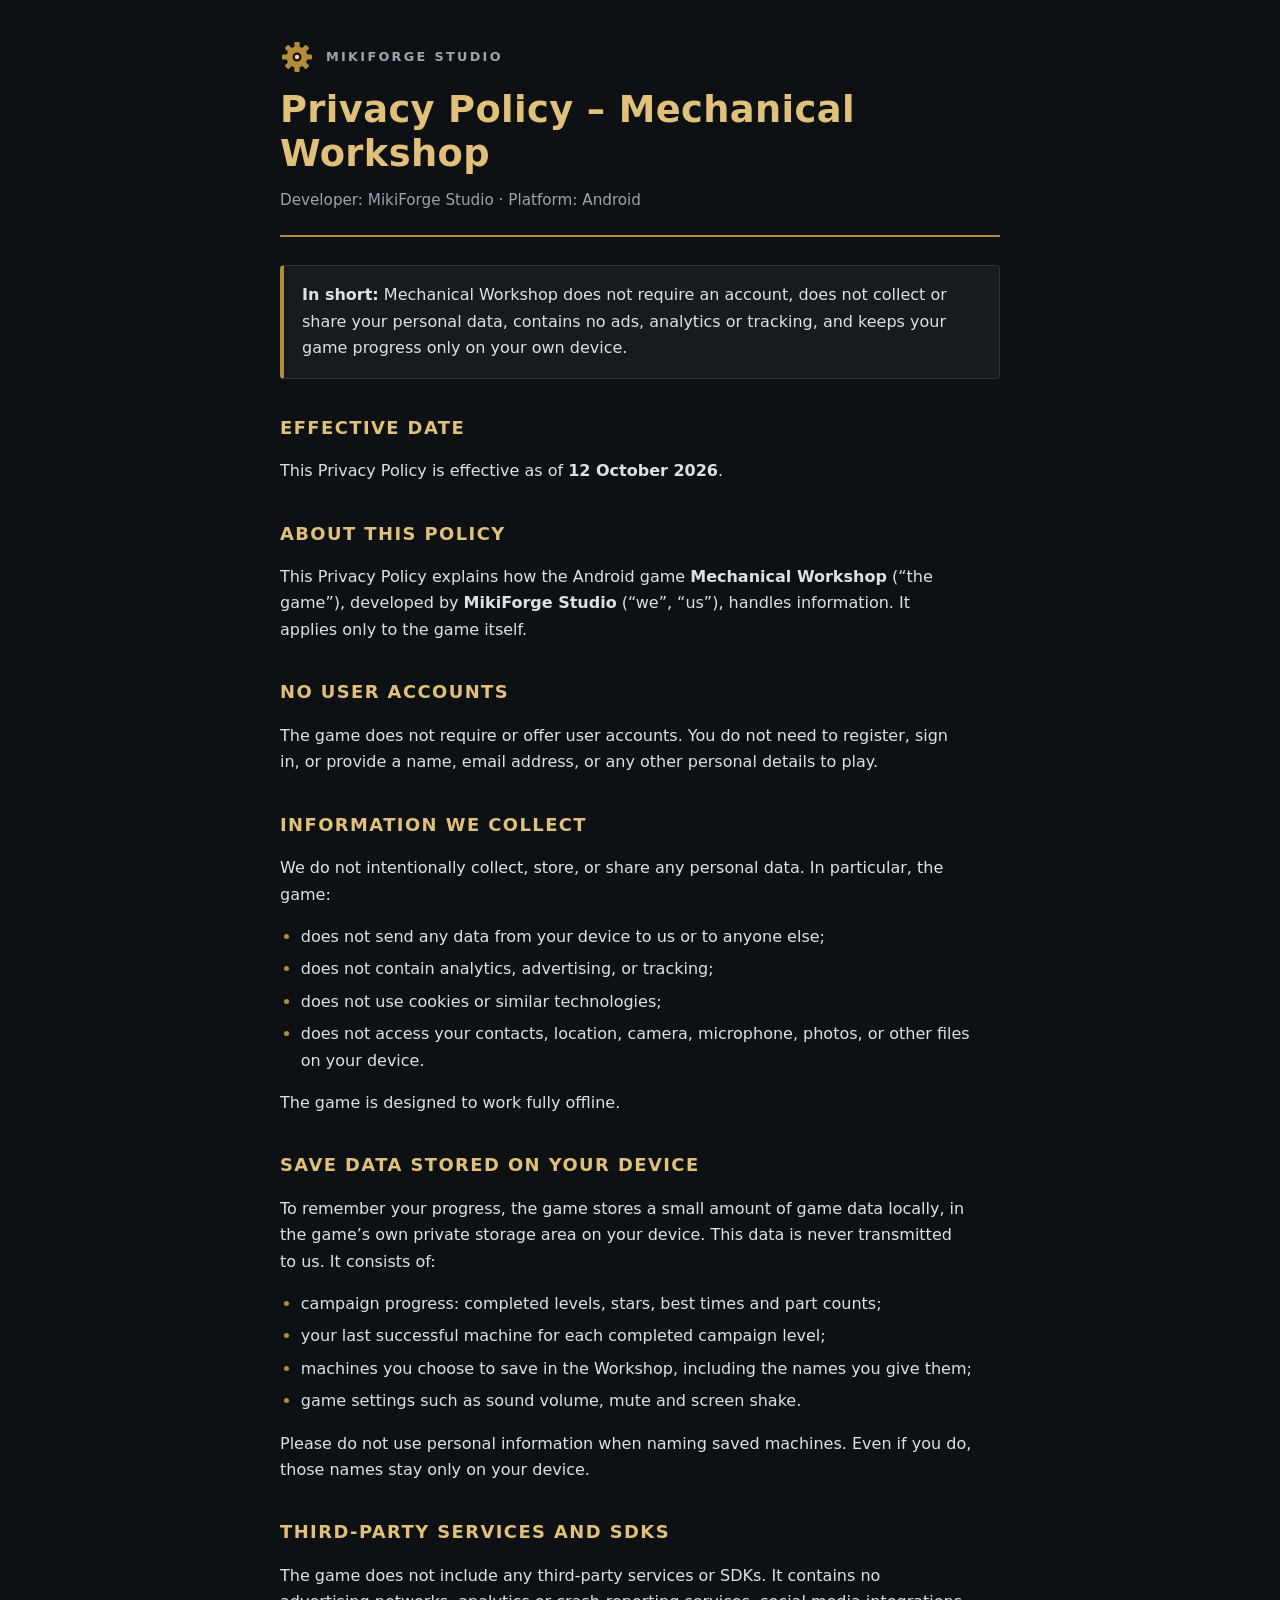
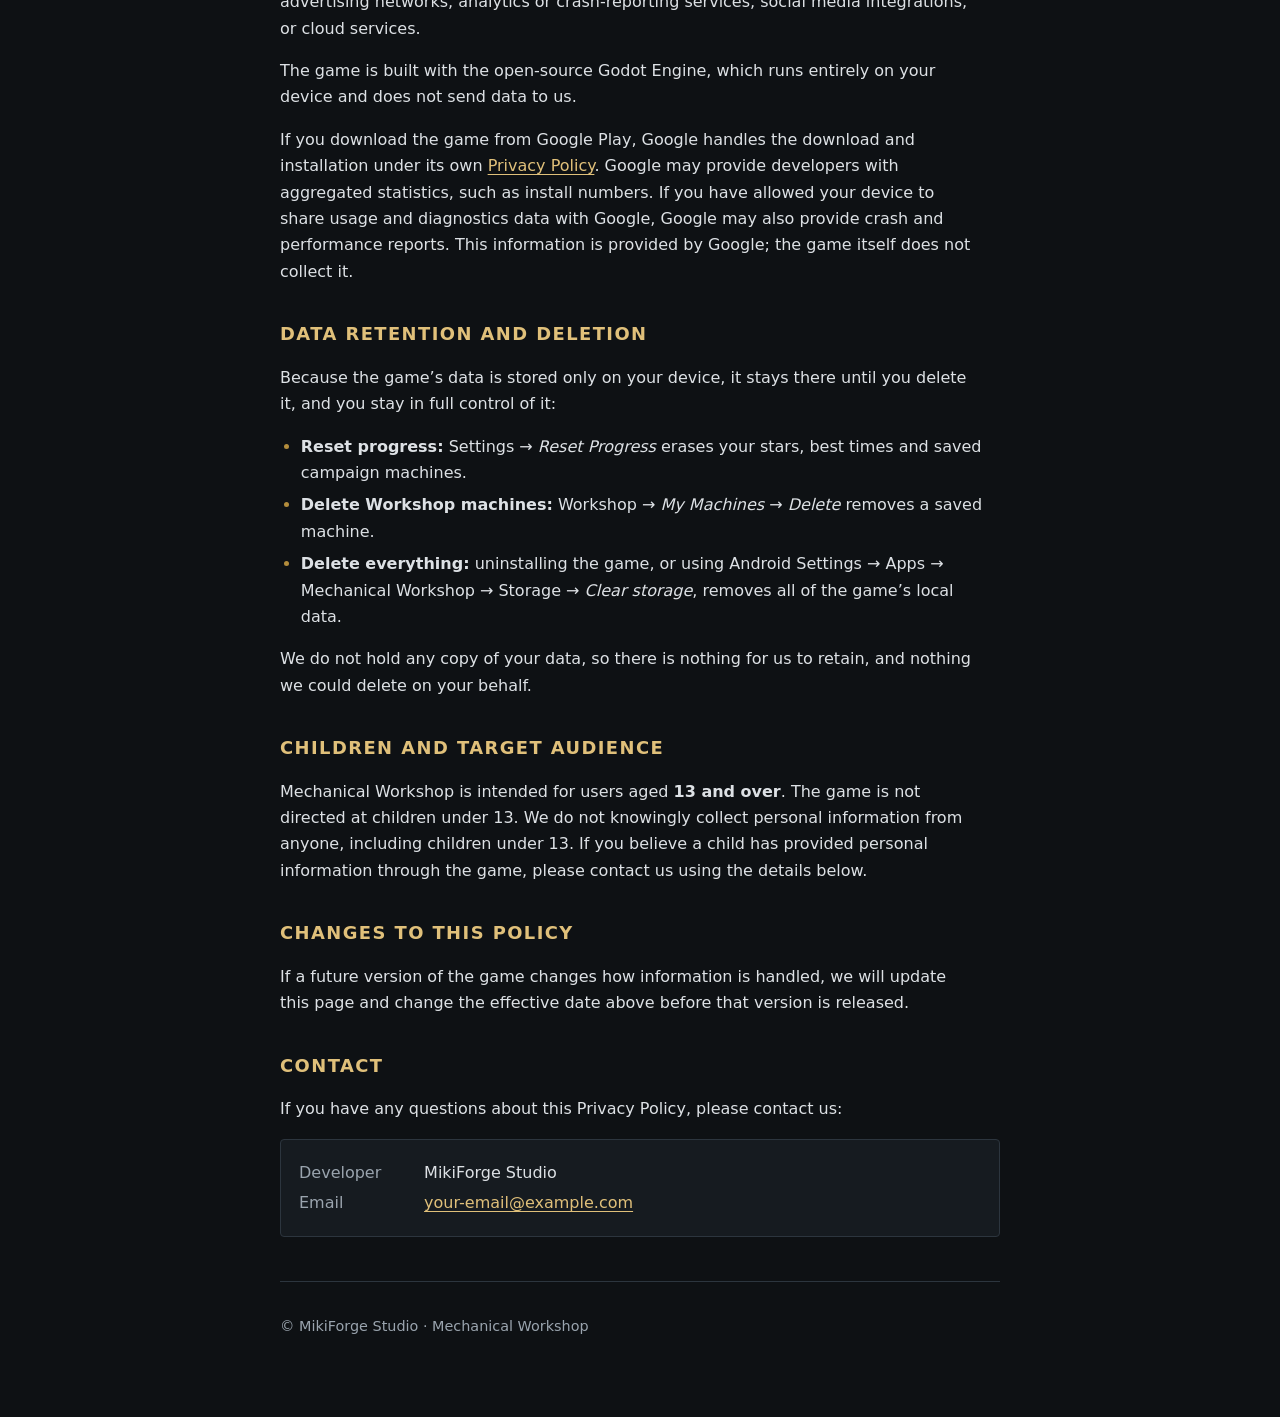
==== privacy.html @ 7972a914 "Add files via upload" ====
<!DOCTYPE html>
<html lang="en">
<head>
<meta charset="utf-8">
<meta name="viewport" content="width=device-width, initial-scale=1">
<title>Privacy Policy – Mechanical Workshop</title>
<meta name="description" content="Privacy Policy for the Android game Mechanical Workshop by MikiForge Studio.">
<meta name="robots" content="index, follow">
<style>
  /* Self-contained: no external fonts, scripts, images, cookies or trackers. */
  :root {
    --bg: #0e1114;
    --panel: #161b20;
    --rule: #2c353e;
    --text: #dde1e5;
    --dim: #9aa4ae;
    --brass: #b38d3c;
    --brass-light: #e0c07a;
    color-scheme: dark;
  }
  * { box-sizing: border-box; }
  html { -webkit-text-size-adjust: 100%; }
  body {
    margin: 0;
    background: var(--bg);
    color: var(--text);
    font: 16px/1.65 system-ui, -apple-system, "Segoe UI", Roboto, "Helvetica Neue", Arial, sans-serif;
  }
  .wrap { max-width: 760px; margin: 0 auto; padding: 40px 20px 64px; }
  header { border-bottom: 2px solid var(--brass); padding-bottom: 22px; margin-bottom: 28px; }
  .brand { display: flex; align-items: center; gap: 12px; margin-bottom: 14px; }
  .brand svg { flex: none; }
  .brand span {
    font-size: 0.8rem; font-weight: 600; letter-spacing: 0.18em; text-transform: uppercase; color: var(--dim);
  }
  h1 { margin: 0; font-size: clamp(1.7rem, 5vw, 2.3rem); line-height: 1.2; color: var(--brass-light); letter-spacing: 0.01em; }
  .meta { margin: 12px 0 0; color: var(--dim); font-size: 0.95rem; }
  .summary {
    background: var(--panel); border: 1px solid var(--rule); border-left: 4px solid var(--brass);
    border-radius: 4px; padding: 16px 18px; margin-bottom: 30px;
  }
  .summary p { margin: 0; }
  h2 {
    font-size: 1.12rem; margin: 34px 0 10px; color: var(--brass-light);
    text-transform: uppercase; letter-spacing: 0.08em;
  }
  p, li { max-width: 68ch; }
  ul { padding-left: 1.3em; margin: 10px 0; }
  li { margin: 6px 0; }
  li::marker { color: var(--brass); }
  code {
    font-family: ui-monospace, SFMono-Regular, Menlo, Consolas, monospace; font-size: 0.9em;
    background: var(--panel); border: 1px solid var(--rule); border-radius: 3px; padding: 1px 5px;
    word-break: break-word;
  }
  a { color: var(--brass-light); text-underline-offset: 3px; }
  a:focus-visible { outline: 2px solid var(--brass-light); outline-offset: 2px; }
  .contact {
    background: var(--panel); border: 1px solid var(--rule); border-radius: 4px; padding: 16px 18px; margin-top: 10px;
  }
  .contact p { margin: 4px 0; }
  .label { color: var(--dim); display: inline-block; min-width: 7.5em; }
  footer { margin-top: 44px; padding-top: 18px; border-top: 1px solid var(--rule); color: var(--dim); font-size: 0.9rem; }
</style>
</head>
<body>
<main class="wrap">

  <header>
    <div class="brand">
      <!-- small inline gear mark (no external image) -->
      <svg width="34" height="34" viewBox="0 0 34 34" aria-hidden="true">
        <g transform="translate(17 17)" fill="#b38d3c">
          <circle r="10.5"/>
          <rect x="-2.6" y="-15" width="5.2" height="6" rx="1"/>
          <rect x="-2.6" y="-15" width="5.2" height="6" rx="1" transform="rotate(45)"/>
          <rect x="-2.6" y="-15" width="5.2" height="6" rx="1" transform="rotate(90)"/>
          <rect x="-2.6" y="-15" width="5.2" height="6" rx="1" transform="rotate(135)"/>
          <rect x="-2.6" y="-15" width="5.2" height="6" rx="1" transform="rotate(180)"/>
          <rect x="-2.6" y="-15" width="5.2" height="6" rx="1" transform="rotate(225)"/>
          <rect x="-2.6" y="-15" width="5.2" height="6" rx="1" transform="rotate(270)"/>
          <rect x="-2.6" y="-15" width="5.2" height="6" rx="1" transform="rotate(315)"/>
        </g>
        <circle cx="17" cy="17" r="4.5" fill="#0e1114"/>
        <circle cx="17" cy="17" r="2.2" fill="#ffd27a"/>
      </svg>
      <span>MikiForge Studio</span>
    </div>
    <h1>Privacy Policy – Mechanical Workshop</h1>
    <p class="meta">Developer: MikiForge Studio · Platform: Android</p>
  </header>

  <div class="summary">
    <p><strong>In short:</strong> Mechanical Workshop does not require an account, does not collect or share your personal data, contains no ads, analytics or tracking, and keeps your game progress only on your own device.</p>
  </div>

  <section id="effective-date">
    <h2>Effective date</h2>
    <p>This Privacy Policy is effective as of <strong>12 October 2026</strong>.</p>
  </section>

  <section id="about">
    <h2>About this policy</h2>
    <p>This Privacy Policy explains how the Android game <strong>Mechanical Workshop</strong> (“the game”), developed by <strong>MikiForge Studio</strong> (“we”, “us”), handles information. It applies only to the game itself.</p>
  </section>

  <section id="accounts">
    <h2>No user accounts</h2>
    <p>The game does not require or offer user accounts. You do not need to register, sign in, or provide a name, email address, or any other personal details to play.</p>
  </section>

  <section id="data-collection">
    <h2>Information we collect</h2>
    <p>We do not intentionally collect, store, or share any personal data. In particular, the game:</p>
    <ul>
      <li>does not send any data from your device to us or to anyone else;</li>
      <li>does not contain analytics, advertising, or tracking;</li>
      <li>does not use cookies or similar technologies;</li>
      <li>does not access your contacts, location, camera, microphone, photos, or other files on your device.</li>
    </ul>
    <p>The game is designed to work fully offline.</p>
  </section>

  <section id="local-data">
    <h2>Save data stored on your device</h2>
    <p>To remember your progress, the game stores a small amount of game data locally, in the game’s own private storage area on your device. This data is never transmitted to us. It consists of:</p>
    <ul>
      <li>campaign progress: completed levels, stars, best times and part counts;</li>
      <li>your last successful machine for each completed campaign level;</li>
      <li>machines you choose to save in the Workshop, including the names you give them;</li>
      <li>game settings such as sound volume, mute and screen shake.</li>
    </ul>
    <p>Please do not use personal information when naming saved machines. Even if you do, those names stay only on your device.</p>
  </section>

  <section id="third-parties">
    <h2>Third-party services and SDKs</h2>
    <p>The game does not include any third-party services or SDKs. It contains no advertising networks, analytics or crash-reporting services, social media integrations, or cloud services.</p>
    <p>The game is built with the open-source Godot Engine, which runs entirely on your device and does not send data to us.</p>
    <p>If you download the game from Google Play, Google handles the download and installation under its own <a href="https://policies.google.com/privacy" rel="noopener">Privacy Policy</a>. Google may provide developers with aggregated statistics, such as install numbers. If you have allowed your device to share usage and diagnostics data with Google, Google may also provide crash and performance reports. This information is provided by Google; the game itself does not collect it.</p>
  </section>

  <section id="retention">
    <h2>Data retention and deletion</h2>
    <p>Because the game’s data is stored only on your device, it stays there until you delete it, and you stay in full control of it:</p>
    <ul>
      <li><strong>Reset progress:</strong> Settings → <em>Reset Progress</em> erases your stars, best times and saved campaign machines.</li>
      <li><strong>Delete Workshop machines:</strong> Workshop → <em>My Machines</em> → <em>Delete</em> removes a saved machine.</li>
      <li><strong>Delete everything:</strong> uninstalling the game, or using Android Settings → Apps → Mechanical Workshop → Storage → <em>Clear storage</em>, removes all of the game’s local data.</li>
    </ul>
    <p>We do not hold any copy of your data, so there is nothing for us to retain, and nothing we could delete on your behalf.</p>
  </section>

  <section id="children">
    <h2>Children and target audience</h2>
    <p>Mechanical Workshop is intended for users aged <strong>13 and over</strong>. The game is not directed at children under 13. We do not knowingly collect personal information from anyone, including children under 13. If you believe a child has provided personal information through the game, please contact us using the details below.</p>
  </section>

  <section id="changes">
    <h2>Changes to this policy</h2>
    <p>If a future version of the game changes how information is handled, we will update this page and change the effective date above before that version is released.</p>
  </section>

  <section id="contact">
    <h2>Contact</h2>
    <p>If you have any questions about this Privacy Policy, please contact us:</p>
    <div class="contact">
      <p><span class="label">Developer</span> MikiForge Studio</p>
      <!-- REPLACE the placeholder email below (both the link and the visible text) -->
      <p><span class="label">Email</span> <a href="mailto:your-email@example.com">your-email@example.com</a></p>
    </div>
  </section>

  <footer>
    <p>© MikiForge Studio · Mechanical Workshop</p>
  </footer>

</main>
</body>
</html>
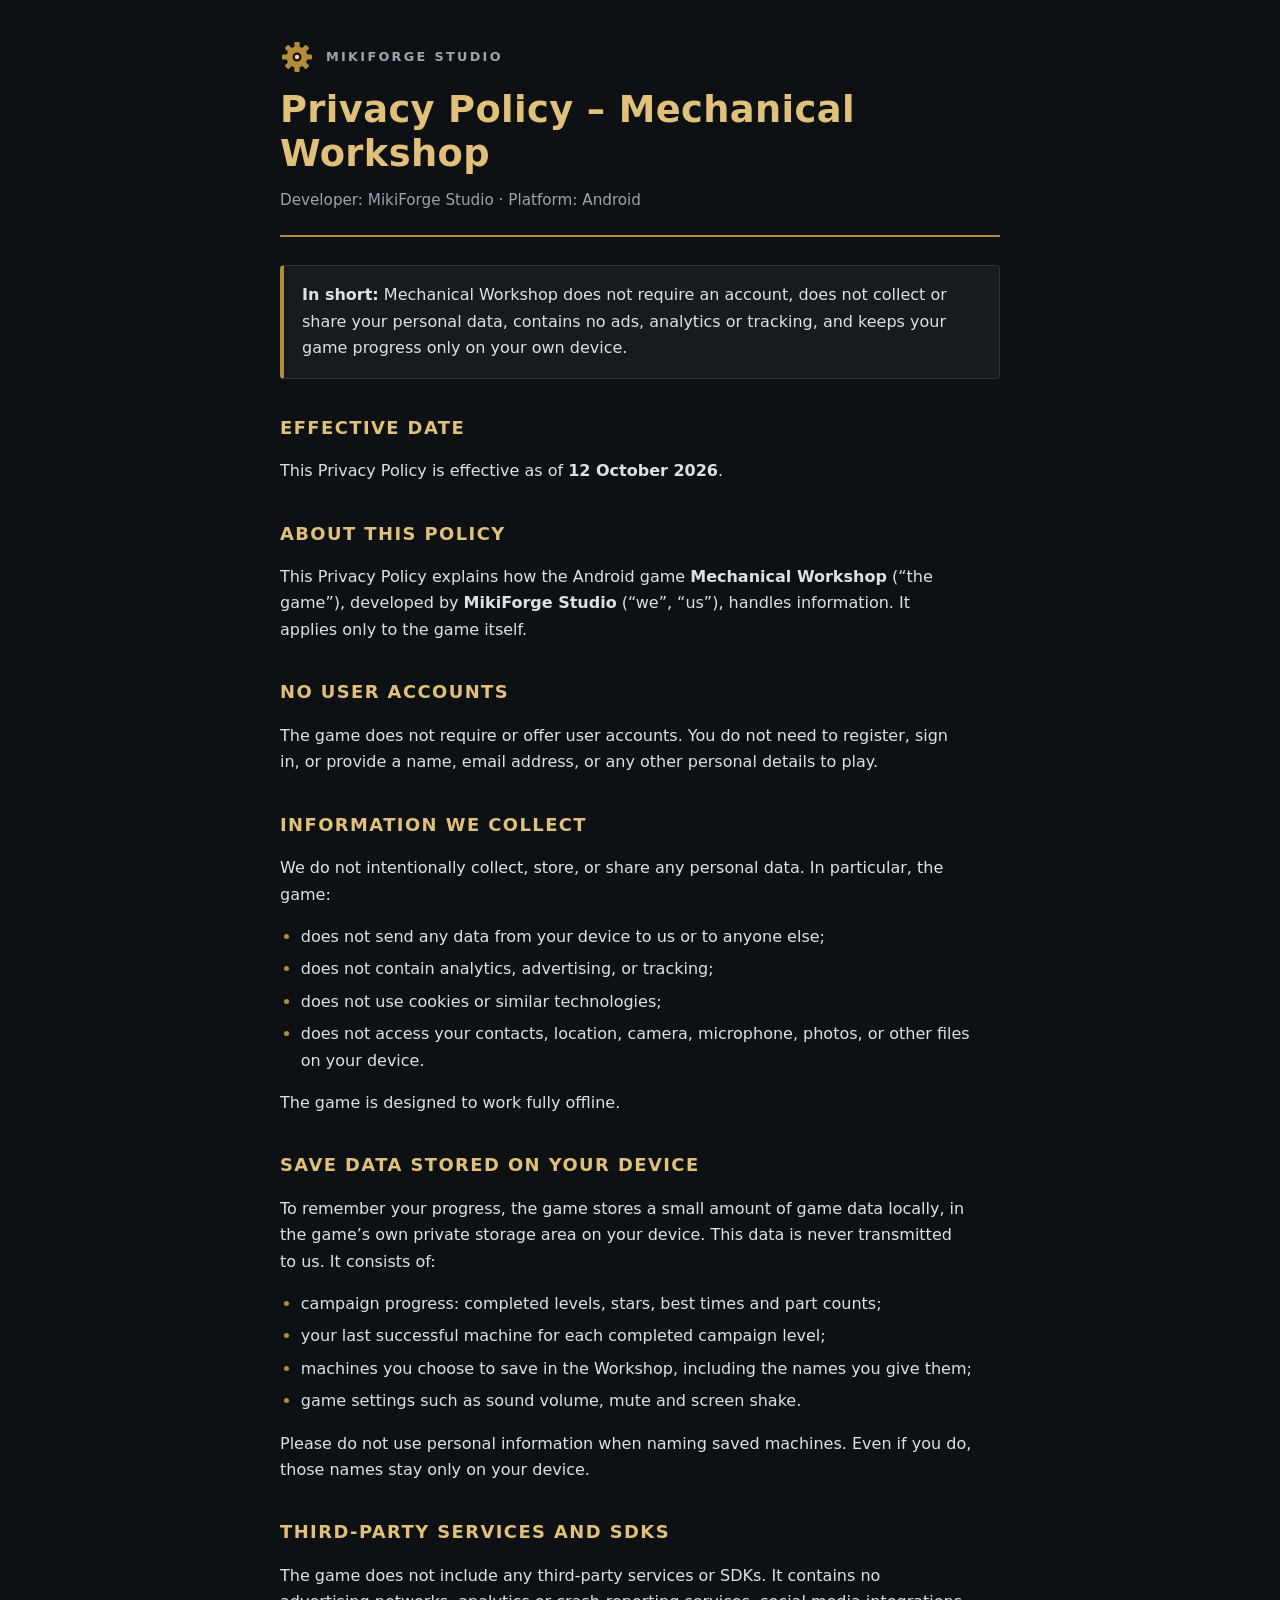
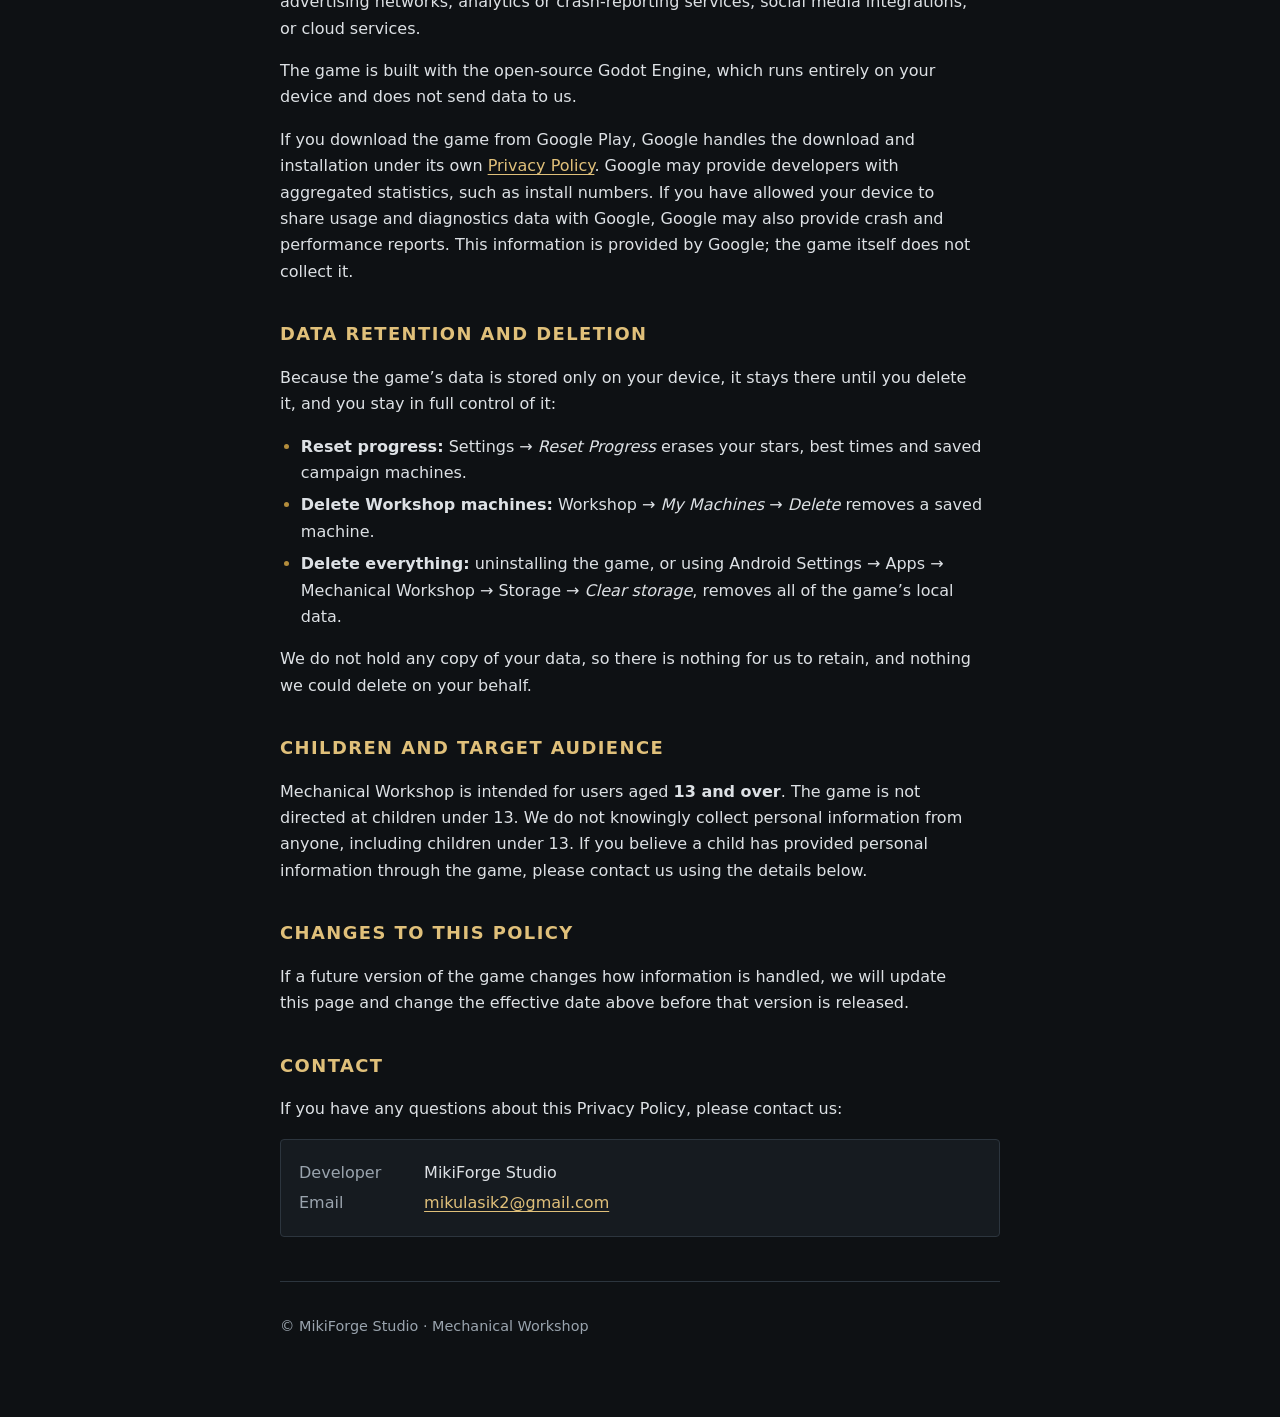
==== commit 642006e1: "Add files via upload" ====
--- a/privacy.html
+++ b/privacy.html
@@ -167,7 +167,7 @@
     <div class="contact">
       <p><span class="label">Developer</span> MikiForge Studio</p>
       <!-- REPLACE the placeholder email below (both the link and the visible text) -->
-      <p><span class="label">Email</span> <a href="mailto:your-email@example.com">your-email@example.com</a></p>
+      <p><span class="label">Email</span> <a href="mailto:mikulasik2@gmail.com">mikulasik2@gmail.com</a></p>
     </div>
   </section>
 
